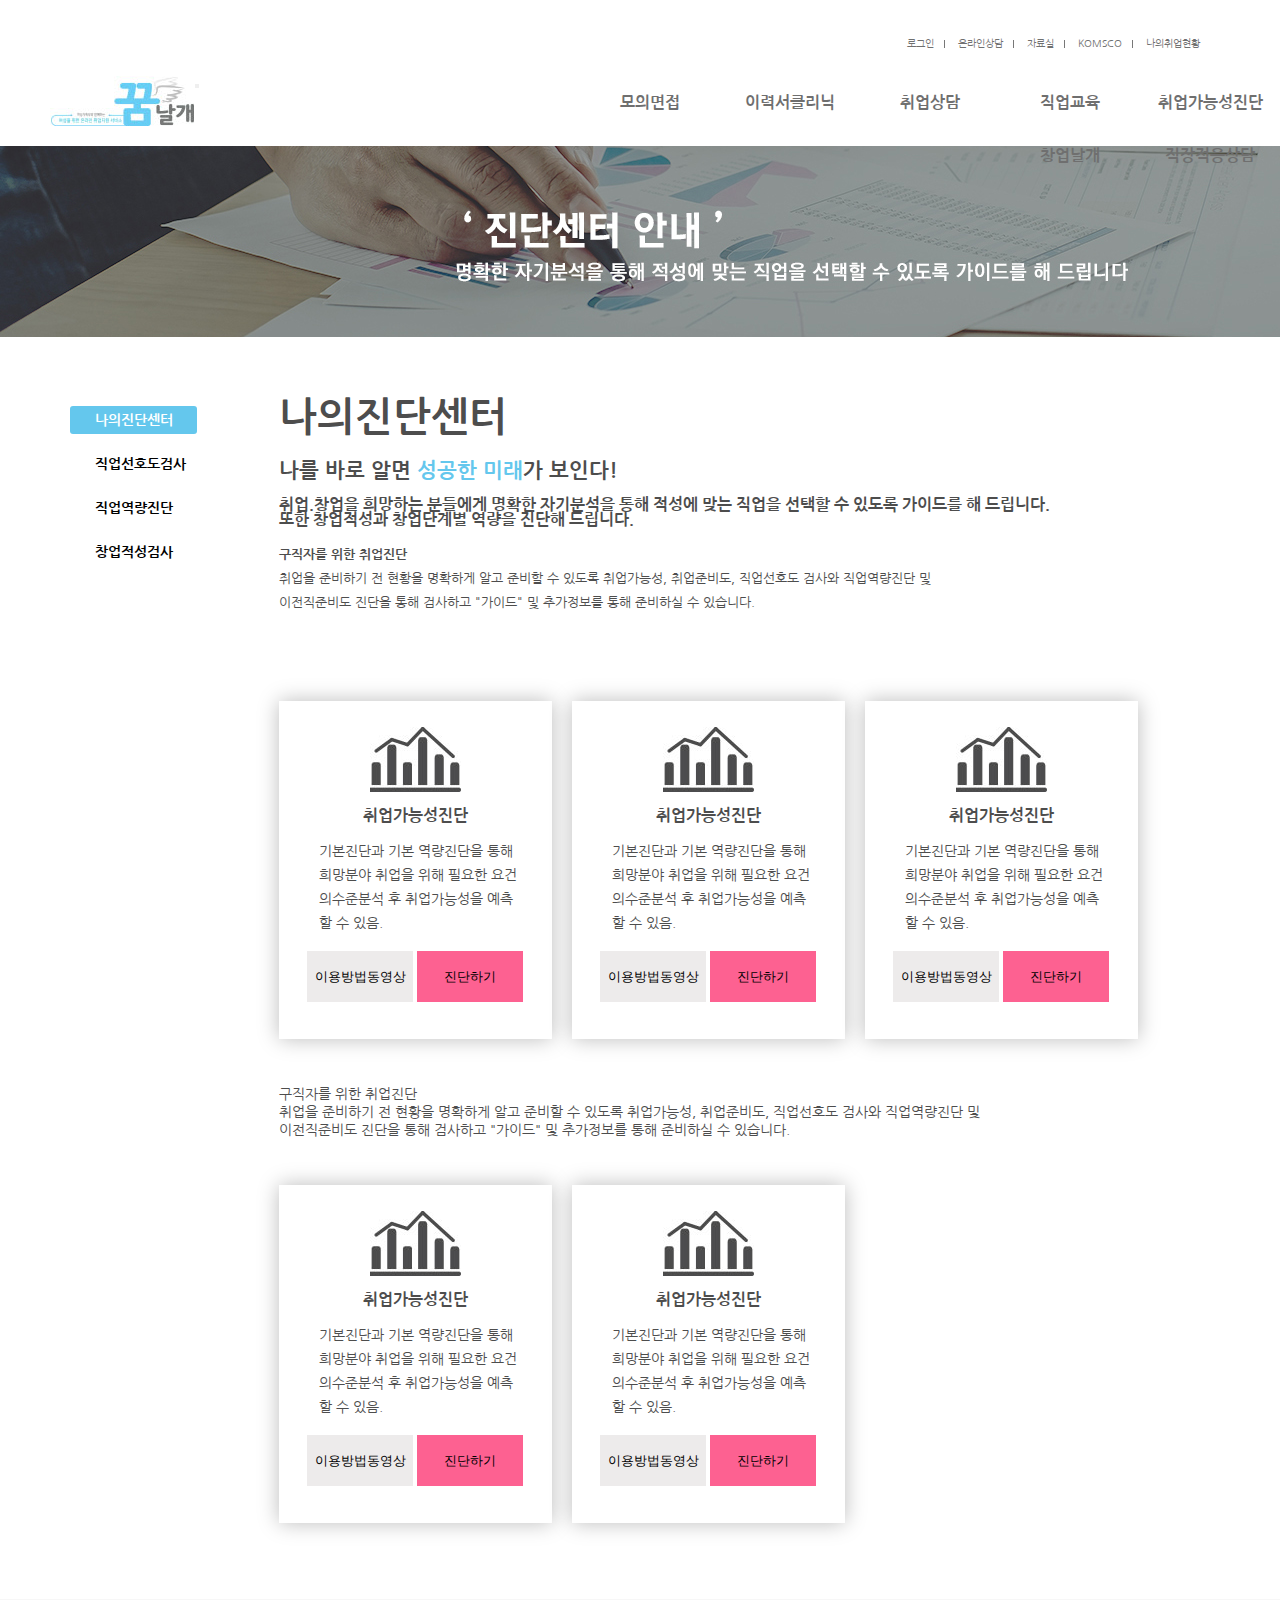
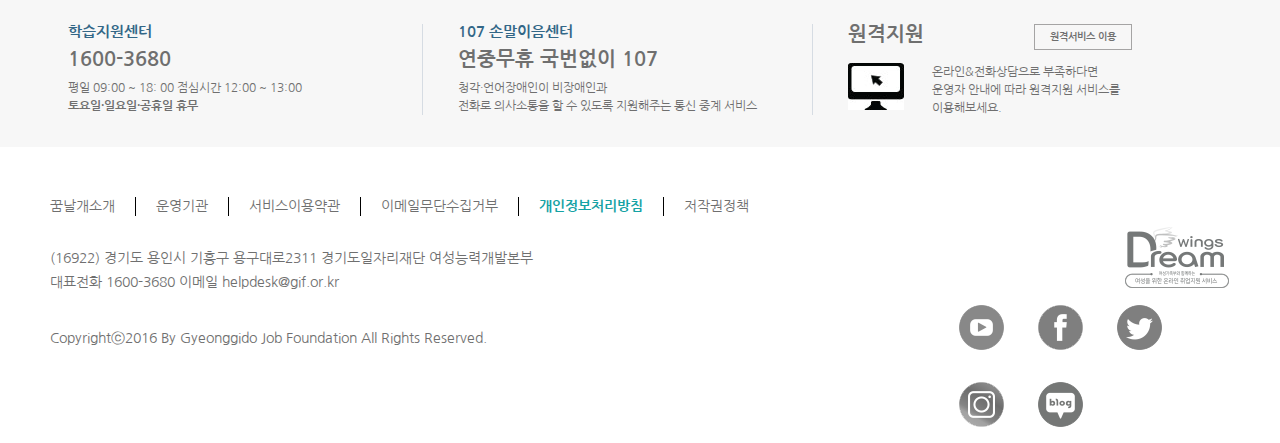
==== sub.html @ 25d61abf "dreamwings" ====
<!doctype html>
<html>
<head>
    <meta charset="utf-8">
    <meta http-equiv="X-UA-Compatible" content="IE=Edge">
    <meta name="viewport" content="width=device-width, initial-scale=1.0, maximum-scale=1.0, minimum-scale=1.0, user-scalable=no" />

    <title>꿈날개 취업가능성 진단</title>
    <!--[if lt IE 9]>
      <script src="js/html5.js"></script>
   <![endif]-->
    <link href="css/common.css" rel="stylesheet" type="text/css">
    <link href="css/sub_style.css" rel="stylesheet" type="text/css">

    <script src="js/jquery-3.1.1.min.js"></script>
    <script src="js/jquery-ui.min.js"></script>
    <script src="js/sub.js"></script>
</head>

<body>
    <div id="wrap">
        <header id="header">
            <div class="inner">
                <h1 class="logo"><a href="#"><img src="images/logo.jpg" alt="logo"></a></h1>

                <p class="top">
                    <a href="#">로그인</a>
                    <a href="#">온라인상담</a>
                    <a href="#">자료실</a>
                    <a href="#">KOMSCO</a>
                    <a href="#">나의취업현황</a>
                </p>
                <nav id="nav">
                    <a><button>
                            <span></span>
                            <span></span>
                            <span></span>
                        </button></a>
                    <ul class="mainMenu">
                        <li><a href="#">취업가능성진단</a>
                            <ul class="subMenu">
                                <li><a href="#">나의진단센터</a></li>
                                <li><a href="#">직업선호도검사</a></li>
                                <li><a href="#">직업역량진단</a></li>
                                <li><a href="#">창업적성검사</a></li>
                                <li><a href="#">창업역량진단</a></li>
                                <li><a href="#">이전직준비도진단</a></li>
                            </ul>
                        </li>
                        <li><a href="#">직업교육</a></li>
                        <li><a href="#">취업상담</a></li>
                        <li><a href="#">이력서클리닉</a>
                            <ul class="subMenu">
                                <li><a href="#">나의이력서</a></li>
                                <li><a href="#">이력서클리닉 이용안내</a></li>
                                <li><a href="#">공개 이력서</a></li>
                            </ul>
                        </li>
                        <li><a href="sub4.html">모의면접</a>
                            <ul class="subMenu">
                                <li><a href="#">나의머의면접</a></li>
                                <li><a href="#">모의면접이용안내</a></li>
                                <li><a href="#">셀프면접체험</a></li>
                                <li><a href="#">면접 Skill up!</a></li>
                            </ul>
                        </li>
                        <li><a href="#">직장적응상담</a>
                            <ul class="subMenu">
                                <li><a href="#">나의직장적응상담</a></li>
                                <li><a href="#">직장적응상담신청</a></li>
                                <li><a href="#">직장적응상담후기</a></li>
                                <li><a href="#">직장적응상담이용안내</a></li>
                            </ul>
                        </li>

                        <li><a href="#">창업날개</a></li>
                    </ul>
                </nav>

            </div>
        </header>
        <section>
            <section id="section1">
                <img src="image_sub/sub_main.jpg">
            </section>
            <section id="section2">
                <div class="inner">
                    <div class="all">

                        <div class="tabSet">
                            <ul class="tabs">
                                <li><a href="#panel1-1" class="on">나의진단센터</a></li>
                                <li><a href="#panel1-2">직업선호도검사</a></li>
                                <li><a href="#panel1-3">직업역량진단</a></li>
                                <li><a href="#panel1-4">창업적성검사</a></li>
                               

                            </ul>
                            <div class="panels">
                                <div class="panel" id="panel1-1">
                                    <h2>나의진단센터
                                    </h2>
                                    <h3>나를 바로 알면 <span>성공한 미래</span>가 보인다!</h3>
                                    <h6>취업.창업을 희망하는 분들에게 명확한 자기분석을 통해 적성에 맞는 직업을 선택할 수 있도록 가이드를 해 드립니다. <br>
                                        또한 창업적성과 창업단계별 역량을 진단해 드립니다.</h6>
                                    <p class="list"> <span>구직자를 위한 취업진단</span><br>
                                        취업을 준비하기 전 현황을 명확하게 알고 준비할 수 있도록 취업가능성, 취업준비도, 직업선호도 검사와 직업역량진단 및<br>
                                        이전직준비도 진단을 통해 검사하고 "가이드" 및 추가정보를 통해 준비하실 수 있습니다.</p>
                                    <ul class="test_set">
                                        <li>
                                            <img src="image_sub/icon1.jpg">
                                            <p class="icon_name">취업가능성진단</p>
                                            <span class="line"></span>
                                            <p class="box-txt">
                                                기본진단과 기본 역량진단을 통해 <br>
                                                희망분야 취업을 위해 필요한 요건<br>
                                                의수준분석 후 취업가능성을 예측<br>
                                                할 수 있음.
                                            </p>
                                            <a href="#"><button class="howtoav">이용방법동영상</button></a>
                                            <a href="#"><button class="test_start">진단하기</button></a>
                                        </li>
                                         <li>
                                            <img src="image_sub/icon1.jpg">
                                            <p class="icon_name">취업가능성진단</p>
                                            <span></span>
                                            <p class="box-txt">
                                                기본진단과 기본 역량진단을 통해 <br>
                                                희망분야 취업을 위해 필요한 요건<br>
                                                의수준분석 후 취업가능성을 예측<br>
                                                할 수 있음.
                                            </p>
                                             <a href="#"><button class="howtoav">이용방법동영상</button></a>
                                            <a href="#"><button class="test_start">진단하기</button></a>
                                        </li>
                                         <li>
                                            <img src="image_sub/icon1.jpg">
                                            <p class="icon_name">취업가능성진단</p>
                                            <span></span>
                                            <p class="box-txt">
                                                기본진단과 기본 역량진단을 통해 <br>
                                                희망분야 취업을 위해 필요한 요건<br>
                                                의수준분석 후 취업가능성을 예측<br>
                                                할 수 있음.
                                            </p>
                                             <a href="#"><button class="howtoav">이용방법동영상</button></a>
                                             <a href="#"><button class="test_start">진단하기</button></a>
                                        </li>
                                        <div class="space"></div>
                                    </ul>
                                    <p><span>구직자를 위한 취업진단</span><br>
                                        취업을 준비하기 전 현황을 명확하게 알고 준비할 수 있도록 취업가능성, 취업준비도, 직업선호도 검사와 직업역량진단 및<br>
                                        이전직준비도 진단을 통해 검사하고 "가이드" 및 추가정보를 통해 준비하실 수 있습니다.</p>
                                         <ul class="test_set">
                                        <li>
                                            <img src="image_sub/icon1.jpg">
                                            <p class="icon_name">취업가능성진단</p>
                                            <span></span>
                                            <p class="box-txt">
                                                기본진단과 기본 역량진단을 통해 <br>
                                                희망분야 취업을 위해 필요한 요건<br>
                                                의수준분석 후 취업가능성을 예측<br>
                                                할 수 있음.
                                            </p>
                                            <a href="#"><button class="howtoav">이용방법동영상</button></a>
                                            <a href="#"><button class="test_start">진단하기</button></a>
                                        </li>
                                         <li>
                                            <img src="image_sub/icon1.jpg">
                                            <p class="icon_name">취업가능성진단</p>
                                            <span></span>
                                            <p class="box-txt">
                                                기본진단과 기본 역량진단을 통해 <br>
                                                희망분야 취업을 위해 필요한 요건<br>
                                                의수준분석 후 취업가능성을 예측<br>
                                                할 수 있음.
                                            </p>
                                             <a href="#"><button class="howtoav">이용방법동영상</button></a>
                                             <a href="#"><button class="test_start">진단하기</button></a>
                                        </li>
                                        
                                        <div class="space"></div>
                                    </ul>



                                </div>
                                <div class="panel" id="panel1-2">
                                    <h2>나의진단센터
                                    </h2>
                                    <h3>나를 바로 알면 <span>성공한 미래</span>가 보인다!</h3>
                                    <h6>취업.창업을 희망하는 분들에게 명확한 자기분석을 통해 적성에 맞는 직업을 선택할 수 있도록 가이드를 해 드립니다. <br>
                                        또한 창업적성과 창업단계별 역량을 진단해 드립니다.</h6>
                                    <p class="list"> <span>구직자를 위한 취업진단</span><br>
                                        취업을 준비하기 전 현황을 명확하게 알고 준비할 수 있도록 취업가능성, 취업준비도, 직업선호도 검사와 직업역량진단 및<br>
                                        이전직준비도 진단을 통해 검사하고 "가이드" 및 추가정보를 통해 준비하실 수 있습니다.</p>
                                    <ul class="test_set">
                                        <li>
                                            <img src="image_sub/icon1.jpg">
                                            <p class="icon_name">취업가능성진단</p>
                                            <span class="line"></span>
                                            <p class="box-txt">
                                                기본진단과 기본 역량진단을 통해 <br>
                                                희망분야 취업을 위해 필요한 요건<br>
                                                의수준분석 후 취업가능성을 예측<br>
                                                할 수 있음.
                                            </p>
                                            <a href="#"><button class="howtoav">이용방법동영상</button></a>
                                            <a href="#"><button class="test_start">진단하기</button></a>
                                        </li>
                                         <li>
                                            <img src="image_sub/icon1.jpg">
                                            <p class="icon_name">취업가능성진단</p>
                                            <span></span>
                                            <p class="box-txt">
                                                기본진단과 기본 역량진단을 통해 <br>
                                                희망분야 취업을 위해 필요한 요건<br>
                                                의수준분석 후 취업가능성을 예측<br>
                                                할 수 있음.
                                            </p>
                                             <a href="#"><button class="howtoav">이용방법동영상</button></a>
                                             <a href="#"><button class="test_start">진단하기</button></a>
                                        </li>
                                         <li>
                                            <img src="image_sub/icon1.jpg">
                                            <p class="icon_name">취업가능성진단</p>
                                            <span></span>
                                            <p class="box-txt">
                                                기본진단과 기본 역량진단을 통해 <br>
                                                희망분야 취업을 위해 필요한 요건<br>
                                                의수준분석 후 취업가능성을 예측<br>
                                                할 수 있음.
                                            </p>
                                             <a href="#"><button class="howtoav">이용방법동영상</button></a>
                                             <a href="#"><button class="test_start">진단하기</button></a>
                                        </li>
                                        <div class="space"></div>
                                    </ul>
                                    <p><span>구직자를 위한 취업진단</span><br>
                                        취업을 준비하기 전 현황을 명확하게 알고 준비할 수 있도록 취업가능성, 취업준비도, 직업선호도 검사와 직업역량진단 및<br>
                                        이전직준비도 진단을 통해 검사하고 "가이드" 및 추가정보를 통해 준비하실 수 있습니다.</p>
                                         <ul class="test_set">
                                        <li>
                                            <img src="image_sub/icon1.jpg">
                                            <p class="icon_name">취업가능성진단</p>
                                            <span></span>
                                            <p class="box-txt">
                                                기본진단과 기본 역량진단을 통해 <br>
                                                희망분야 취업을 위해 필요한 요건<br>
                                                의수준분석 후 취업가능성을 예측<br>
                                                할 수 있음.
                                            </p>
                                            <button class="howtoav">이용방법동영상</button>
                                            <button class="test_start">진단하기</button>
                                        </li>
                                         <li>
                                            <img src="image_sub/icon1.jpg">
                                            <p class="icon_name">취업가능성진단</p>
                                            <span></span>
                                            <p class="box-txt">
                                                기본진단과 기본 역량진단을 통해 <br>
                                                희망분야 취업을 위해 필요한 요건<br>
                                                의수준분석 후 취업가능성을 예측<br>
                                                할 수 있음.
                                            </p>
                                             <a href="#"><button class="howtoav">이용방법동영상</button></a>
                                             <a href="#"><button class="test_start">진단하기</button></a>
                                        </li>
                                        
                                        <div class="space"></div>
                                    </ul>


                                </div>
                                <div class="panel" id="panel1-3">
                                    <h2>나의진단센터
                                    </h2>
                                    <h3>나를 바로 알면 <span>성공한 미래</span>가 보인다!</h3>
                                    <h6>취업.창업을 희망하는 분들에게 명확한 자기분석을 통해 적성에 맞는 직업을 선택할 수 있도록 가이드를 해 드립니다. <br>
                                        또한 창업적성과 창업단계별 역량을 진단해 드립니다.</h6>
                                    <p class="list"> <span>구직자를 위한 취업진단</span><br>
                                        취업을 준비하기 전 현황을 명확하게 알고 준비할 수 있도록 취업가능성, 취업준비도, 직업선호도 검사와 직업역량진단 및<br>
                                        이전직준비도 진단을 통해 검사하고 "가이드" 및 추가정보를 통해 준비하실 수 있습니다.</p>
                                    <ul class="test_set">
                                        <li>
                                            <img src="image_sub/icon1.jpg">
                                            <p class="icon_name">취업가능성진단</p>
                                            <span class="line"></span>
                                            <p class="box-txt">
                                                기본진단과 기본 역량진단을 통해 <br>
                                                희망분야 취업을 위해 필요한 요건<br>
                                                의수준분석 후 취업가능성을 예측<br>
                                                할 수 있음.
                                            </p>
                                            <a href="#"><button class="howtoav">이용방법동영상</button></a>
                                            <a href="#"><button class="test_start">진단하기</button></a>
                                        </li>
                                         <li>
                                            <img src="image_sub/icon1.jpg">
                                            <p class="icon_name">취업가능성진단</p>
                                            <span></span>
                                            <p class="box-txt">
                                                기본진단과 기본 역량진단을 통해 <br>
                                                희망분야 취업을 위해 필요한 요건<br>
                                                의수준분석 후 취업가능성을 예측<br>
                                                할 수 있음.
                                            </p>
                                            <button class="howtoav">이용방법동영상</button>
                                            <button class="test_start">진단하기</button>
                                        </li>
                                         <li>
                                            <img src="image_sub/icon1.jpg">
                                            <p class="icon_name">취업가능성진단</p>
                                            <span></span>
                                            <p class="box-txt">
                                                기본진단과 기본 역량진단을 통해 <br>
                                                희망분야 취업을 위해 필요한 요건<br>
                                                의수준분석 후 취업가능성을 예측<br>
                                                할 수 있음.
                                            </p>
                                            <button class="howtoav">이용방법동영상</button>
                                            <button class="test_start">진단하기</button>
                                        </li>
                                        <div class="space"></div>
                                    </ul>
                                    <p><span>구직자를 위한 취업진단</span><br>
                                        취업을 준비하기 전 현황을 명확하게 알고 준비할 수 있도록 취업가능성, 취업준비도, 직업선호도 검사와 직업역량진단 및<br>
                                        이전직준비도 진단을 통해 검사하고 "가이드" 및 추가정보를 통해 준비하실 수 있습니다.</p>
                                         <ul class="test_set">
                                        <li>
                                            <img src="image_sub/icon1.jpg">
                                            <p class="icon_name">취업가능성진단</p>
                                            <span></span>
                                            <p class="box-txt">
                                                기본진단과 기본 역량진단을 통해 <br>
                                                희망분야 취업을 위해 필요한 요건<br>
                                                의수준분석 후 취업가능성을 예측<br>
                                                할 수 있음.
                                            </p>
                                            <button class="howtoav">이용방법동영상</button>
                                            <button class="test_start">진단하기</button>
                                        </li>
                                         <li>
                                            <img src="image_sub/icon1.jpg">
                                            <p class="icon_name">취업가능성진단</p>
                                            <span></span>
                                            <p class="box-txt">
                                                기본진단과 기본 역량진단을 통해 <br>
                                                희망분야 취업을 위해 필요한 요건<br>
                                                의수준분석 후 취업가능성을 예측<br>
                                                할 수 있음.
                                            </p>
                                            <button class="howtoav">이용방법동영상</button>
                                            <button class="test_start">진단하기</button>
                                        </li>
                                        
                                        <div class="space"></div>
                                    </ul>


                                </div>
                                <div class="panel" id="panel1-4">
                                    <h2>나의진단센터
                                    </h2>
                                    <h3>나를 바로 알면 <span>성공한 미래</span>가 보인다!</h3>
                                    <h6>취업.창업을 희망하는 분들에게 명확한 자기분석을 통해 적성에 맞는 직업을 선택할 수 있도록 가이드를 해 드립니다. <br>
                                        또한 창업적성과 창업단계별 역량을 진단해 드립니다.</h6>
                                    <p class="list"> <span>구직자를 위한 취업진단</span><br>
                                        취업을 준비하기 전 현황을 명확하게 알고 준비할 수 있도록 취업가능성, 취업준비도, 직업선호도 검사와 직업역량진단 및<br>
                                        이전직준비도 진단을 통해 검사하고 "가이드" 및 추가정보를 통해 준비하실 수 있습니다.</p>
                                    <ul class="test_set">
                                        <li>
                                            <img src="image_sub/icon1.jpg">
                                            <p class="icon_name">취업가능성진단</p>
                                            <span class="line"></span>
                                            <p class="box-txt">
                                                기본진단과 기본 역량진단을 통해 <br>
                                                희망분야 취업을 위해 필요한 요건<br>
                                                의수준분석 후 취업가능성을 예측<br>
                                                할 수 있음.
                                            </p>
                                            <button class="howtoav">이용방법동영상</button>
                                            <button class="test_start">진단하기</button>
                                        </li>
                                         <li>
                                            <img src="image_sub/icon1.jpg">
                                            <p class="icon_name">취업가능성진단</p>
                                            <span></span>
                                            <p class="box-txt">
                                                기본진단과 기본 역량진단을 통해 <br>
                                                희망분야 취업을 위해 필요한 요건<br>
                                                의수준분석 후 취업가능성을 예측<br>
                                                할 수 있음.
                                            </p>
                                            <button class="howtoav">이용방법동영상</button>
                                            <button class="test_start">진단하기</button>
                                        </li>
                                         <li>
                                            <img src="image_sub/icon1.jpg">
                                            <p class="icon_name">취업가능성진단</p>
                                            <span></span>
                                            <p class="box-txt">
                                                기본진단과 기본 역량진단을 통해 <br>
                                                희망분야 취업을 위해 필요한 요건<br>
                                                의수준분석 후 취업가능성을 예측<br>
                                                할 수 있음.
                                            </p>
                                            <button class="howtoav">이용방법동영상</button>
                                            <button class="test_start">진단하기</button>
                                        </li>
                                        <div class="space"></div>
                                    </ul>
                                    <p class="list2"><span>구직자를 위한 취업진단</span><br>
                                        취업을 준비하기 전 현황을 명확하게 알고 준비할 수 있도록 취업가능성, 취업준비도, 직업선호도 검사와 직업역량진단 및<br>
                                        이전직준비도 진단을 통해 검사하고 "가이드" 및 추가정보를 통해 준비하실 수 있습니다.</p>
                                         <ul class="test_set">
                                        <li>
                                            <img src="image_sub/icon1.jpg">
                                            <p class="icon_name">취업가능성진단</p>
                                            <span></span>
                                            <p class="box-txt">
                                                기본진단과 기본 역량진단을 통해 <br>
                                                희망분야 취업을 위해 필요한 요건<br>
                                                의수준분석 후 취업가능성을 예측<br>
                                                할 수 있음.
                                            </p>
                                            <button class="howtoav">이용방법동영상</button>
                                            <button class="test_start">진단하기</button>
                                        </li>
                                         <li>
                                            <img src="image_sub/icon1.jpg">
                                            <p class="icon_name">취업가능성진단</p>
                                            <span></span>
                                            <p class="box-txt">
                                                기본진단과 기본 역량진단을 통해 <br>
                                                희망분야 취업을 위해 필요한 요건<br>
                                                의수준분석 후 취업가능성을 예측<br>
                                                할 수 있음.
                                            </p>
                                            <button class="howtoav">이용방법동영상</button>
                                            <button class="test_start">진단하기</button>
                                        </li>
                                        
                                        <div class="space"></div>
                                    </ul>


                                </div>
                                <!-- /panels -->
                            </div>
                            <!-- /tabset -->
                        </div>




                    </div>
                </div>
            </section>
        </section>
        <section id="section6">
            <div class="inner">
                <div class="sec6_left">
                    <h5>학습지원센터</h5>
                    <h3>1600-3680</h3>
                    <p>평일 09:00 ~ 18: 00 점심시간 12:00 ~ 13:00</p>
                    <p class="bold">토요일·일요일·공휴일 휴무</p>
                </div>
                <div class="sec6_middle">
                    <h5>107 손말이음센터</h5>
                    <h3>연중무휴 국번없이 107</h3>
                    <p>청각·언어장애인이 비장애인과<br>
                        전화로 의사소통을 할 수 있도록 지원해주는 통신 중계 서비스</p>

                </div>
                <div class="sec6_right">
                    <h3>원격지원<a href="#">원격서비스 이용</a></h3>
                    <p class="moniter"><img src="images/moniter.jpg"></p>
                    <p class="right_txt">온라인&전화상담으로 부족하다면<br>
                        운영자 안내에 따라 원격지원 서비스를<br>
                        이용해보세요.</p>
                </div>
                <div class="space"></div>
            </div>
        </section>
        <footer id="footer">
            <div class="inner">
                <div class="footer_left">
                    <ul class="copy_top">
                        <li>꿈날개소개</li>
                        <li>운영기관</li>
                        <li>서비스이용약관</li>
                        <li>이메일무단수집거부</li>
                        <li class="txt_color">개인정보처리방침</li>
                        <li> 저작권정책</li>
                        <div class="space"></div>
                    </ul>
                    <p class="adress">(16922) 경기도 용인시 기흥구 용구대로2311 경기도일자리재단 여성능력개발본부<br>
                        대표전화 1600-3680 이메일 helpdesk@gif.or.kr</p>
                    <p class="copy">Copyrightⓒ2016 By Gyeonggido Job Foundation All Rights Reserved.
                    </p>
                </div>
                <div class="footer_right">
                    <p class="f_logo"><img src="images/f_logo.jpg"></p>
                    <ul class="sns">
                        <li><a href="">
                                <img src="images/utube.png"></a></li>
                        <li><a href=""><img src="images/facebook.png"></a></li>
                        <li><a href=""><img src="images/twitter.png"></a></li>
                        <li><a href=""><img src="images/insta.png"></a></li>
                        <li><a href=""><img src="images/blog.png"></a></li>
                    </ul>
                </div>
            </div>
        </footer>
    </div>
</body></html>
---- css/common.css ----
@charset "utf-8";

/*googleips 웹폰트 css 파일 불러오기*/
@import url(https://fonts.googleapis.com/css?family=Galada|Nanum+Gothic|Nanum+Myeongjo);
/*font-family: 'Nanum Gothic', sans-serif;
font-family: 'Nanum Myeongjo', serif;
font-family: 'Galada', cursive; */

/* 저장된 글꼴 파일 선언*/
/* @font-face { font-family : font_gothic;    
                src : url(../font/NanumGothic.ttf) ; }  */
/* 웹사이트의 글꼴 파일 선언*/
/* @font-face { font-family : font_gothic;    
                src : url(http://uhbee.com/nanum.eot) ; }   */


@font-face {font-family: 'godic12';
src: url("/font/godic12.ttf") format("truetype");}
@font-face {font-family: 'godic13';
src: url("/font/godic13.ttf") format("truetype");}
@font-face {font-family: 'godic14';
src: url("/font/godic14.ttf") format("truetype");}



* {margin:0; padding:0;}
body{ font-size:19px;
      color:#6f6f6f;
      font-family     : 'Nanum Gothic', sans-serif }
ul, ol, li{list-style-type:none}
img, fieldset{border:none;vertical-align: middle}
hr {clear:both;border:none}
a {color:inherit;text-decoration:none}
table{border-collapse:collapse}
input, textarea {color:inherit;font-size:inherit;
       font-family:inherit;
       vertical-align: middle}
button{outline:0}

.inner{width: 100%; max-width: 1180px; margin: 0 auto}
.space{clear: both}
i{font-style:normal}

/*넣어보면서 이너 선택하기
.inner{width:1180px; margin: 0 auto}-->이경우 모바일에서 문제생김
.inner{min-width: 1000px;max-width: 1180px;margin: 0 auto}

모바일사이즈
@media all and(max-width:740){width : 100%}  --->1번 경우 해결
*/
---- css/sub_style.css ----
body{min-width: 1180px}

#wrap{}
#header{}
#section{}
#footer{}




/*********************header****************************/




#nav .mainMenu{float: right;position: absolute; top:67px; left: 550px}
#nav .mainMenu > li{width:140px; text-align:center;padding-top: 18px; float: right}
#nav .mainMenu > li > a{font-size:16px; display:block; padding:10px 0;font-weight:bold; transition:all 0.5s;}
#nav .mainMenu > li:hover > a{background-color:#4298cc; color:#fff;}
#nav .subMenu{background-color:rgba(255,255,255,0.8); display:none;}
#nav .subMenu a{display:block; padding:5px 0;transition:all 0.5s;font-size: 14px}
#nav .subMenu li a{}
#nav .subMenu li:hover a{background-color:#4298cc; color:#fff;}
    
















#header{padding-top:20px;padding-bottom:20px}
#header .logo{float:left; padding-top:56px; padding-bottom: 20px}
#header #nav{float:left}
#header .top{text-align: right;font-size:0.6rem;line-height:0.8em ;padding-top:20px;padding-right:20px;margin-bottom:20px}
#header .top a{display:inline-block;border-right:1px solid #777;padding:0 10px;}
#header .top a:hover{text-decoration: underline}
#header .top a:nth-child(5) {border-right:none}
#header .top a.home{color:#9D834A}
#header .top a.menu{background:url(../index_img/m_arr_menu_down.jpg) no-repeat right;padding-right:20px;padding-top:5px;padding-bottom:5px;display:none;}
#header .main_nav{float: left; width: 980px; padding-top: 28px; padding-left: 55px}
#header .main_nav li{width:13%;font-weight:bold;font-size:0.85rem;float: left; text-align: center; height: 48px; margin-left: 10px}
#header .main_nav li a:hover{text-decoration: underline}
 



/*********************section****************************/
*{margin:0;	padding:0;}

#section2:after{content: "";display: block; clear: both}

.all{
	width:100%;
	margin:auto;
}
.tabSet{
	margin-bottom:30px;
}
.tabs{
	padding:20px 20px 0;
    width: 16%;
    float: left
	
}
	.tabs li{
		padding:20px 2px 0 0;
		list-style-type:none;
        
	}
		.tabs li a{

			color:#000;
			background:#fff;
			padding:.5em 1.75em;
			display:none;
			border-radius:3px 3px 3px 3px;
			font-weight:bold;
			font-size:14px;
			text-decoration:none;
		}
		ul li a:hover{
			text-decoration:underline;
		}
		ul li a.on{width: 197px;height: 51px;
			background:#64c7ed;
			cursor:default;
			color:#fff;
		}
		ul li a.on:hover{
			text-decoration:none;
           
		}
.panels{
	background:#fff;
	min-height:180px;
float: left;
    width: calc(80% - 40px);
    
}
.panel{
	padding:30px 0px;
	font-size:14px;
	color:#4d4d4d;
}
.panel h2{font-size: 2.5rem; padding-bottom: 1.5rem}
.panel h3{font-size: 1.3rem;padding-bottom: 1rem}
.panel h3 span{color: #64c7ed;}
.panel h6{font-size: 1rem;padding-bottom: 1rem}
.panel .list{font-size: 0.8rem; line-height: 1.5rem; padding-bottom: 40px}
.panel .list span{font-weight: bold}
.panel .test_set li{width: 273px; height: 338px; background-color: #fff;float: left; box-shadow:0px 0px 20px #bcbcbc; text-align: center; margin-right: 20px; margin-top: 46px;margin-bottom: 46px}
.panel .test_set li:nth-child(3){margin-left: 0px}
.panel .test_set li img{padding-top: 26px; padding-bottom: 16px}
.panel .icon_name{font-size: 1rem; font-weight: bold; padding-bottom: 16px}
.panel .test_set .line{width: 77px; height: 4px; background-color: #4c4c4d; margin: 0 auto}
.panel .test_set .box-txt{font-size: 0.9rem; line-height: 1.5rem; text-align: left; padding-left: 40px; padding-bottom: 16px}

.panel .test_set .list2{font-size: 0.8rem; line-height: 1.5rem}
.panel .test_set .list2 span{font-weight: bold}

.panel .test_set .howtoav{width: 106px; height: 51px; background-color: #edebeb; border: none}
.panel .test_set .test_start{width: 106px; height: 51px; background-color: #fd6191; border: none}


#panel1-2 .process li{float: left; padding-top: 46px; padding-bottom: 67px; width: 22%; text-align: center; padding-left: 25px}
#panel1-2 .process li img{padding-bottom: 20px}
#panel1-2 .process li h5{font-size: 0.9rem; font-weight: bold; padding-bottom: 15px}
#panel1-2 .process li p{font-size: 0.9rem;line-height: 1.5em}
#panel1-2 .submit{padding-top: 60px; padding-bottom: 40px}

#panel1-2 .go{width: 200px; height: 50px; margin: 0 auto; text-align: center; margin-left:42%; background-color: #b2c1cf; color: #fff; font-size: 1rem; font-weight: bold; margin-bottom: 100px}






/*********************footer****************************/
#footer .footer_left{float: left; width: 75%}
#footer .footer_left .copy_top li{float: left; font-size: 0.9rem; text-align: center; border-right: 1px solid #000; padding: 0 20px;line-height: 1.2rem; margin-bottom: 30px}
#footer .footer_left .copy_top li:nth-child(6){border-right: none; }
#footer .footer_left .copy_top li:nth-child(1){padding-left: 0}
#footer .footer_left .copy_top .txt_color{color: #15a2a4; font-weight: bold}
#footer .footer_left .adress{font-size: 0.9rem; line-height: 1.5rem}
#footer .footer_left .copy{font-size: 0.9rem; padding-bottom: 65px; padding-top: 35px}

#footer .footer_right{float: right; width: 25%; text-align: right}
#footer .footer_right .f_logo{padding-top: 30px}
#footer .footer_right .sns{width: 100%}
#footer .footer_right .sns li{float: left; padding:16px 10px; width: 20%}

/****************section6**************/
#section6{height: 123px; background-color: #f7f7f7; padding-top: 25px; margin-bottom: 50px}
#section6 h3{font-size: 20px}

#section6 .sec6_left{width: 30%;float: left;margin:0 1.5%; border-right: 1px solid #d6dce3}
#section6 .sec6_left h5{font-size: 15px; color: #336787}
#section6 .sec6_left h3{line-height: 2em}
#section6 .sec6_left p{font-size: 12px;line-height: 1.5em}
#section6 .sec6_left .bold{font-weight: bold}

#section6 .sec6_middle{width: 30%;float: left;margin:0 1.5%;border-right: 1px solid #d6dce3}
#section6 .sec6_middle h5{font-size: 15px; color: #336787}
#section6 .sec6_middle h3{line-height: 2em}
#section6 .sec6_middle p{font-size: 12px; line-height: 1.5em}

#section6 .sec6_right{width:30%; float: left;margin:0 1.5%}
#section6 .sec6_right h3{padding-bottom: 19px}
#section6 .sec6_right h3 a{border: 1px solid #a5a4a4; font-size: 10px; padding: 10px 15px; float: right; text-align: center; line-height: 4px; margin-right: 70px}
#section6 .moniter{float: left; padding-right: 28px}
#section6 .right_txt{font-size: 12px;line-height: 1.5em; float: left}



.sec4_tit{font-size: 1.5rem; padding-right: 30px! important; padding-top: 20px !important}

.pan-con img{width: 100%}
/******************sub2******************/
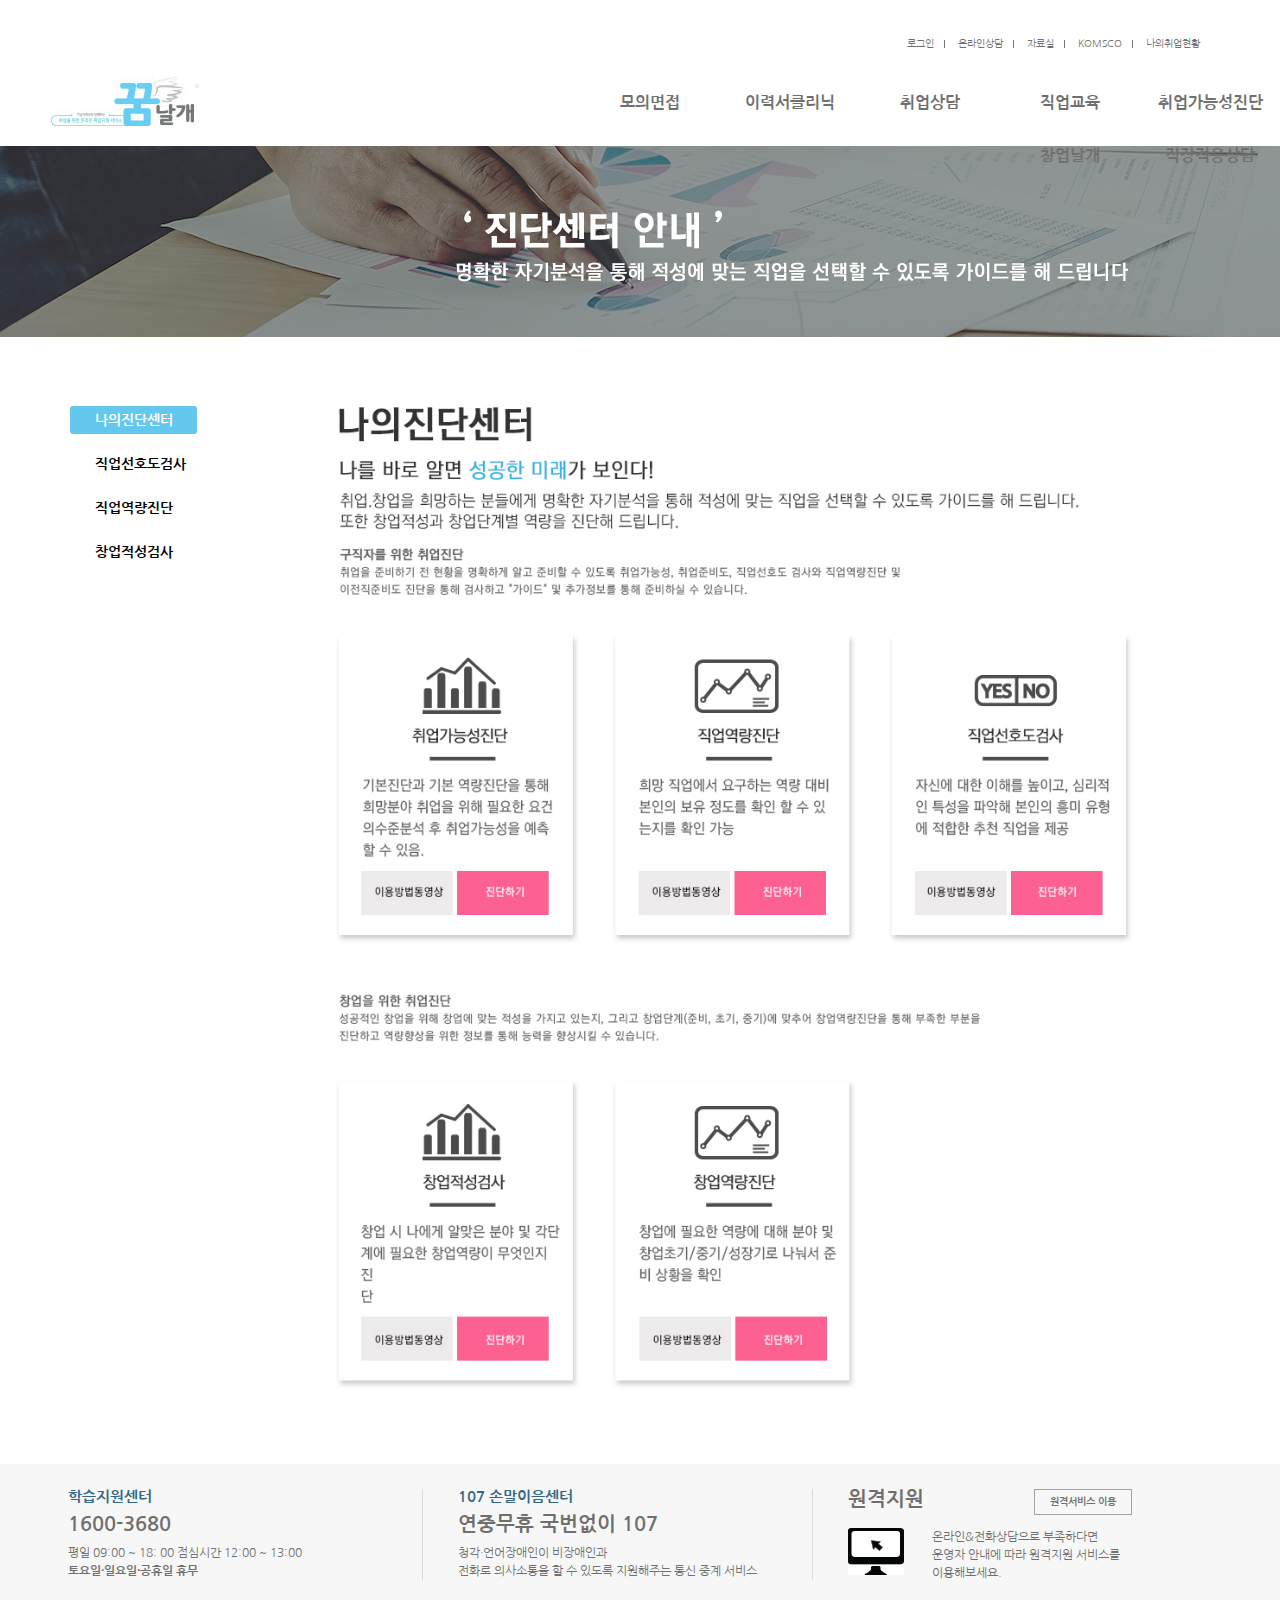
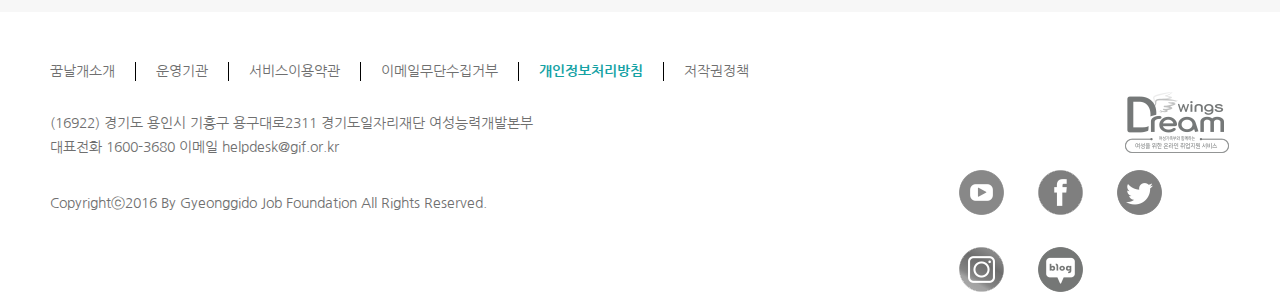
==== commit 5e9ea4c2: "dreamwings" ====
--- a/sub.html
+++ b/sub.html
@@ -21,7 +21,7 @@
     <div id="wrap">
         <header id="header">
             <div class="inner">
-                <h1 class="logo"><a href="#"><img src="images/logo.jpg" alt="logo"></a></h1>
+                <h1 class="logo"><a href="index.html"><img src="images/logo.jpg" alt="logo"></a></h1>
 
                 <p class="top">
                     <a href="#">로그인</a>
@@ -37,7 +37,7 @@
                             <span></span>
                         </button></a>
                     <ul class="mainMenu">
-                        <li><a href="#">취업가능성진단</a>
+                        <li><a href="sub.html">취업가능성진단</a>
                             <ul class="subMenu">
                                 <li><a href="#">나의진단센터</a></li>
                                 <li><a href="#">직업선호도검사</a></li>
@@ -47,9 +47,9 @@
                                 <li><a href="#">이전직준비도진단</a></li>
                             </ul>
                         </li>
-                        <li><a href="#">직업교육</a></li>
-                        <li><a href="#">취업상담</a></li>
-                        <li><a href="#">이력서클리닉</a>
+                        <li><a href="sub2.html">직업교육</a></li>
+                        <li><a href="sub4.html">취업상담</a></li>
+                        <li><a href="sub3.html">이력서클리닉</a>
                             <ul class="subMenu">
                                 <li><a href="#">나의이력서</a></li>
                                 <li><a href="#">이력서클리닉 이용안내</a></li>
@@ -64,7 +64,7 @@
                                 <li><a href="#">면접 Skill up!</a></li>
                             </ul>
                         </li>
-                        <li><a href="#">직장적응상담</a>
+                        <li><a href="sub3.html">직장적응상담</a>
                             <ul class="subMenu">
                                 <li><a href="#">나의직장적응상담</a></li>
                                 <li><a href="#">직장적응상담신청</a></li>
@@ -73,7 +73,7 @@
                             </ul>
                         </li>
 
-                        <li><a href="#">창업날개</a></li>
+                        <li><a href="sub2.html">창업날개</a></li>
                     </ul>
                 </nav>
 
@@ -98,351 +98,20 @@
                             </ul>
                             <div class="panels">
                                 <div class="panel" id="panel1-1">
-                                    <h2>나의진단센터
-                                    </h2>
-                                    <h3>나를 바로 알면 <span>성공한 미래</span>가 보인다!</h3>
-                                    <h6>취업.창업을 희망하는 분들에게 명확한 자기분석을 통해 적성에 맞는 직업을 선택할 수 있도록 가이드를 해 드립니다. <br>
-                                        또한 창업적성과 창업단계별 역량을 진단해 드립니다.</h6>
-                                    <p class="list"> <span>구직자를 위한 취업진단</span><br>
-                                        취업을 준비하기 전 현황을 명확하게 알고 준비할 수 있도록 취업가능성, 취업준비도, 직업선호도 검사와 직업역량진단 및<br>
-                                        이전직준비도 진단을 통해 검사하고 "가이드" 및 추가정보를 통해 준비하실 수 있습니다.</p>
-                                    <ul class="test_set">
-                                        <li>
-                                            <img src="image_sub/icon1.jpg">
-                                            <p class="icon_name">취업가능성진단</p>
-                                            <span class="line"></span>
-                                            <p class="box-txt">
-                                                기본진단과 기본 역량진단을 통해 <br>
-                                                희망분야 취업을 위해 필요한 요건<br>
-                                                의수준분석 후 취업가능성을 예측<br>
-                                                할 수 있음.
-                                            </p>
-                                            <a href="#"><button class="howtoav">이용방법동영상</button></a>
-                                            <a href="#"><button class="test_start">진단하기</button></a>
-                                        </li>
-                                         <li>
-                                            <img src="image_sub/icon1.jpg">
-                                            <p class="icon_name">취업가능성진단</p>
-                                            <span></span>
-                                            <p class="box-txt">
-                                                기본진단과 기본 역량진단을 통해 <br>
-                                                희망분야 취업을 위해 필요한 요건<br>
-                                                의수준분석 후 취업가능성을 예측<br>
-                                                할 수 있음.
-                                            </p>
-                                             <a href="#"><button class="howtoav">이용방법동영상</button></a>
-                                            <a href="#"><button class="test_start">진단하기</button></a>
-                                        </li>
-                                         <li>
-                                            <img src="image_sub/icon1.jpg">
-                                            <p class="icon_name">취업가능성진단</p>
-                                            <span></span>
-                                            <p class="box-txt">
-                                                기본진단과 기본 역량진단을 통해 <br>
-                                                희망분야 취업을 위해 필요한 요건<br>
-                                                의수준분석 후 취업가능성을 예측<br>
-                                                할 수 있음.
-                                            </p>
-                                             <a href="#"><button class="howtoav">이용방법동영상</button></a>
-                                             <a href="#"><button class="test_start">진단하기</button></a>
-                                        </li>
-                                        <div class="space"></div>
-                                    </ul>
-                                    <p><span>구직자를 위한 취업진단</span><br>
-                                        취업을 준비하기 전 현황을 명확하게 알고 준비할 수 있도록 취업가능성, 취업준비도, 직업선호도 검사와 직업역량진단 및<br>
-                                        이전직준비도 진단을 통해 검사하고 "가이드" 및 추가정보를 통해 준비하실 수 있습니다.</p>
-                                         <ul class="test_set">
-                                        <li>
-                                            <img src="image_sub/icon1.jpg">
-                                            <p class="icon_name">취업가능성진단</p>
-                                            <span></span>
-                                            <p class="box-txt">
-                                                기본진단과 기본 역량진단을 통해 <br>
-                                                희망분야 취업을 위해 필요한 요건<br>
-                                                의수준분석 후 취업가능성을 예측<br>
-                                                할 수 있음.
-                                            </p>
-                                            <a href="#"><button class="howtoav">이용방법동영상</button></a>
-                                            <a href="#"><button class="test_start">진단하기</button></a>
-                                        </li>
-                                         <li>
-                                            <img src="image_sub/icon1.jpg">
-                                            <p class="icon_name">취업가능성진단</p>
-                                            <span></span>
-                                            <p class="box-txt">
-                                                기본진단과 기본 역량진단을 통해 <br>
-                                                희망분야 취업을 위해 필요한 요건<br>
-                                                의수준분석 후 취업가능성을 예측<br>
-                                                할 수 있음.
-                                            </p>
-                                             <a href="#"><button class="howtoav">이용방법동영상</button></a>
-                                             <a href="#"><button class="test_start">진단하기</button></a>
-                                        </li>
-                                        
-                                        <div class="space"></div>
-                                    </ul>
-
+                                     <div class="pan-con" style="width: 90%; margin: 0 auto"><img src="image_sub/testtotal.jpg"></div>
 
 
                                 </div>
                                 <div class="panel" id="panel1-2">
-                                    <h2>나의진단센터
-                                    </h2>
-                                    <h3>나를 바로 알면 <span>성공한 미래</span>가 보인다!</h3>
-                                    <h6>취업.창업을 희망하는 분들에게 명확한 자기분석을 통해 적성에 맞는 직업을 선택할 수 있도록 가이드를 해 드립니다. <br>
-                                        또한 창업적성과 창업단계별 역량을 진단해 드립니다.</h6>
-                                    <p class="list"> <span>구직자를 위한 취업진단</span><br>
-                                        취업을 준비하기 전 현황을 명확하게 알고 준비할 수 있도록 취업가능성, 취업준비도, 직업선호도 검사와 직업역량진단 및<br>
-                                        이전직준비도 진단을 통해 검사하고 "가이드" 및 추가정보를 통해 준비하실 수 있습니다.</p>
-                                    <ul class="test_set">
-                                        <li>
-                                            <img src="image_sub/icon1.jpg">
-                                            <p class="icon_name">취업가능성진단</p>
-                                            <span class="line"></span>
-                                            <p class="box-txt">
-                                                기본진단과 기본 역량진단을 통해 <br>
-                                                희망분야 취업을 위해 필요한 요건<br>
-                                                의수준분석 후 취업가능성을 예측<br>
-                                                할 수 있음.
-                                            </p>
-                                            <a href="#"><button class="howtoav">이용방법동영상</button></a>
-                                            <a href="#"><button class="test_start">진단하기</button></a>
-                                        </li>
-                                         <li>
-                                            <img src="image_sub/icon1.jpg">
-                                            <p class="icon_name">취업가능성진단</p>
-                                            <span></span>
-                                            <p class="box-txt">
-                                                기본진단과 기본 역량진단을 통해 <br>
-                                                희망분야 취업을 위해 필요한 요건<br>
-                                                의수준분석 후 취업가능성을 예측<br>
-                                                할 수 있음.
-                                            </p>
-                                             <a href="#"><button class="howtoav">이용방법동영상</button></a>
-                                             <a href="#"><button class="test_start">진단하기</button></a>
-                                        </li>
-                                         <li>
-                                            <img src="image_sub/icon1.jpg">
-                                            <p class="icon_name">취업가능성진단</p>
-                                            <span></span>
-                                            <p class="box-txt">
-                                                기본진단과 기본 역량진단을 통해 <br>
-                                                희망분야 취업을 위해 필요한 요건<br>
-                                                의수준분석 후 취업가능성을 예측<br>
-                                                할 수 있음.
-                                            </p>
-                                             <a href="#"><button class="howtoav">이용방법동영상</button></a>
-                                             <a href="#"><button class="test_start">진단하기</button></a>
-                                        </li>
-                                        <div class="space"></div>
-                                    </ul>
-                                    <p><span>구직자를 위한 취업진단</span><br>
-                                        취업을 준비하기 전 현황을 명확하게 알고 준비할 수 있도록 취업가능성, 취업준비도, 직업선호도 검사와 직업역량진단 및<br>
-                                        이전직준비도 진단을 통해 검사하고 "가이드" 및 추가정보를 통해 준비하실 수 있습니다.</p>
-                                         <ul class="test_set">
-                                        <li>
-                                            <img src="image_sub/icon1.jpg">
-                                            <p class="icon_name">취업가능성진단</p>
-                                            <span></span>
-                                            <p class="box-txt">
-                                                기본진단과 기본 역량진단을 통해 <br>
-                                                희망분야 취업을 위해 필요한 요건<br>
-                                                의수준분석 후 취업가능성을 예측<br>
-                                                할 수 있음.
-                                            </p>
-                                            <button class="howtoav">이용방법동영상</button>
-                                            <button class="test_start">진단하기</button>
-                                        </li>
-                                         <li>
-                                            <img src="image_sub/icon1.jpg">
-                                            <p class="icon_name">취업가능성진단</p>
-                                            <span></span>
-                                            <p class="box-txt">
-                                                기본진단과 기본 역량진단을 통해 <br>
-                                                희망분야 취업을 위해 필요한 요건<br>
-                                                의수준분석 후 취업가능성을 예측<br>
-                                                할 수 있음.
-                                            </p>
-                                             <a href="#"><button class="howtoav">이용방법동영상</button></a>
-                                             <a href="#"><button class="test_start">진단하기</button></a>
-                                        </li>
-                                        
-                                        <div class="space"></div>
-                                    </ul>
-
+                                    <div class="pan-con" style="width: 90%; margin: 0 auto"><img src="image_sub/clinictotal.jpg"></div>
 
                                 </div>
                                 <div class="panel" id="panel1-3">
-                                    <h2>나의진단센터
-                                    </h2>
-                                    <h3>나를 바로 알면 <span>성공한 미래</span>가 보인다!</h3>
-                                    <h6>취업.창업을 희망하는 분들에게 명확한 자기분석을 통해 적성에 맞는 직업을 선택할 수 있도록 가이드를 해 드립니다. <br>
-                                        또한 창업적성과 창업단계별 역량을 진단해 드립니다.</h6>
-                                    <p class="list"> <span>구직자를 위한 취업진단</span><br>
-                                        취업을 준비하기 전 현황을 명확하게 알고 준비할 수 있도록 취업가능성, 취업준비도, 직업선호도 검사와 직업역량진단 및<br>
-                                        이전직준비도 진단을 통해 검사하고 "가이드" 및 추가정보를 통해 준비하실 수 있습니다.</p>
-                                    <ul class="test_set">
-                                        <li>
-                                            <img src="image_sub/icon1.jpg">
-                                            <p class="icon_name">취업가능성진단</p>
-                                            <span class="line"></span>
-                                            <p class="box-txt">
-                                                기본진단과 기본 역량진단을 통해 <br>
-                                                희망분야 취업을 위해 필요한 요건<br>
-                                                의수준분석 후 취업가능성을 예측<br>
-                                                할 수 있음.
-                                            </p>
-                                            <a href="#"><button class="howtoav">이용방법동영상</button></a>
-                                            <a href="#"><button class="test_start">진단하기</button></a>
-                                        </li>
-                                         <li>
-                                            <img src="image_sub/icon1.jpg">
-                                            <p class="icon_name">취업가능성진단</p>
-                                            <span></span>
-                                            <p class="box-txt">
-                                                기본진단과 기본 역량진단을 통해 <br>
-                                                희망분야 취업을 위해 필요한 요건<br>
-                                                의수준분석 후 취업가능성을 예측<br>
-                                                할 수 있음.
-                                            </p>
-                                            <button class="howtoav">이용방법동영상</button>
-                                            <button class="test_start">진단하기</button>
-                                        </li>
-                                         <li>
-                                            <img src="image_sub/icon1.jpg">
-                                            <p class="icon_name">취업가능성진단</p>
-                                            <span></span>
-                                            <p class="box-txt">
-                                                기본진단과 기본 역량진단을 통해 <br>
-                                                희망분야 취업을 위해 필요한 요건<br>
-                                                의수준분석 후 취업가능성을 예측<br>
-                                                할 수 있음.
-                                            </p>
-                                            <button class="howtoav">이용방법동영상</button>
-                                            <button class="test_start">진단하기</button>
-                                        </li>
-                                        <div class="space"></div>
-                                    </ul>
-                                    <p><span>구직자를 위한 취업진단</span><br>
-                                        취업을 준비하기 전 현황을 명확하게 알고 준비할 수 있도록 취업가능성, 취업준비도, 직업선호도 검사와 직업역량진단 및<br>
-                                        이전직준비도 진단을 통해 검사하고 "가이드" 및 추가정보를 통해 준비하실 수 있습니다.</p>
-                                         <ul class="test_set">
-                                        <li>
-                                            <img src="image_sub/icon1.jpg">
-                                            <p class="icon_name">취업가능성진단</p>
-                                            <span></span>
-                                            <p class="box-txt">
-                                                기본진단과 기본 역량진단을 통해 <br>
-                                                희망분야 취업을 위해 필요한 요건<br>
-                                                의수준분석 후 취업가능성을 예측<br>
-                                                할 수 있음.
-                                            </p>
-                                            <button class="howtoav">이용방법동영상</button>
-                                            <button class="test_start">진단하기</button>
-                                        </li>
-                                         <li>
-                                            <img src="image_sub/icon1.jpg">
-                                            <p class="icon_name">취업가능성진단</p>
-                                            <span></span>
-                                            <p class="box-txt">
-                                                기본진단과 기본 역량진단을 통해 <br>
-                                                희망분야 취업을 위해 필요한 요건<br>
-                                                의수준분석 후 취업가능성을 예측<br>
-                                                할 수 있음.
-                                            </p>
-                                            <button class="howtoav">이용방법동영상</button>
-                                            <button class="test_start">진단하기</button>
-                                        </li>
-                                        
-                                        <div class="space"></div>
-                                    </ul>
-
+                                    <div class="pan-con" style="width: 90%; margin: 0 auto"><img src="image_sub/testtotal.jpg"></div>
 
                                 </div>
                                 <div class="panel" id="panel1-4">
-                                    <h2>나의진단센터
-                                    </h2>
-                                    <h3>나를 바로 알면 <span>성공한 미래</span>가 보인다!</h3>
-                                    <h6>취업.창업을 희망하는 분들에게 명확한 자기분석을 통해 적성에 맞는 직업을 선택할 수 있도록 가이드를 해 드립니다. <br>
-                                        또한 창업적성과 창업단계별 역량을 진단해 드립니다.</h6>
-                                    <p class="list"> <span>구직자를 위한 취업진단</span><br>
-                                        취업을 준비하기 전 현황을 명확하게 알고 준비할 수 있도록 취업가능성, 취업준비도, 직업선호도 검사와 직업역량진단 및<br>
-                                        이전직준비도 진단을 통해 검사하고 "가이드" 및 추가정보를 통해 준비하실 수 있습니다.</p>
-                                    <ul class="test_set">
-                                        <li>
-                                            <img src="image_sub/icon1.jpg">
-                                            <p class="icon_name">취업가능성진단</p>
-                                            <span class="line"></span>
-                                            <p class="box-txt">
-                                                기본진단과 기본 역량진단을 통해 <br>
-                                                희망분야 취업을 위해 필요한 요건<br>
-                                                의수준분석 후 취업가능성을 예측<br>
-                                                할 수 있음.
-                                            </p>
-                                            <button class="howtoav">이용방법동영상</button>
-                                            <button class="test_start">진단하기</button>
-                                        </li>
-                                         <li>
-                                            <img src="image_sub/icon1.jpg">
-                                            <p class="icon_name">취업가능성진단</p>
-                                            <span></span>
-                                            <p class="box-txt">
-                                                기본진단과 기본 역량진단을 통해 <br>
-                                                희망분야 취업을 위해 필요한 요건<br>
-                                                의수준분석 후 취업가능성을 예측<br>
-                                                할 수 있음.
-                                            </p>
-                                            <button class="howtoav">이용방법동영상</button>
-                                            <button class="test_start">진단하기</button>
-                                        </li>
-                                         <li>
-                                            <img src="image_sub/icon1.jpg">
-                                            <p class="icon_name">취업가능성진단</p>
-                                            <span></span>
-                                            <p class="box-txt">
-                                                기본진단과 기본 역량진단을 통해 <br>
-                                                희망분야 취업을 위해 필요한 요건<br>
-                                                의수준분석 후 취업가능성을 예측<br>
-                                                할 수 있음.
-                                            </p>
-                                            <button class="howtoav">이용방법동영상</button>
-                                            <button class="test_start">진단하기</button>
-                                        </li>
-                                        <div class="space"></div>
-                                    </ul>
-                                    <p class="list2"><span>구직자를 위한 취업진단</span><br>
-                                        취업을 준비하기 전 현황을 명확하게 알고 준비할 수 있도록 취업가능성, 취업준비도, 직업선호도 검사와 직업역량진단 및<br>
-                                        이전직준비도 진단을 통해 검사하고 "가이드" 및 추가정보를 통해 준비하실 수 있습니다.</p>
-                                         <ul class="test_set">
-                                        <li>
-                                            <img src="image_sub/icon1.jpg">
-                                            <p class="icon_name">취업가능성진단</p>
-                                            <span></span>
-                                            <p class="box-txt">
-                                                기본진단과 기본 역량진단을 통해 <br>
-                                                희망분야 취업을 위해 필요한 요건<br>
-                                                의수준분석 후 취업가능성을 예측<br>
-                                                할 수 있음.
-                                            </p>
-                                            <button class="howtoav">이용방법동영상</button>
-                                            <button class="test_start">진단하기</button>
-                                        </li>
-                                         <li>
-                                            <img src="image_sub/icon1.jpg">
-                                            <p class="icon_name">취업가능성진단</p>
-                                            <span></span>
-                                            <p class="box-txt">
-                                                기본진단과 기본 역량진단을 통해 <br>
-                                                희망분야 취업을 위해 필요한 요건<br>
-                                                의수준분석 후 취업가능성을 예측<br>
-                                                할 수 있음.
-                                            </p>
-                                            <button class="howtoav">이용방법동영상</button>
-                                            <button class="test_start">진단하기</button>
-                                        </li>
-                                        
-                                        <div class="space"></div>
-                                    </ul>
+                                     <div class="pan-con" style="width: 90%; margin: 0 auto"><img src="image_sub/clinictotal.jpg"></div>
 
 
                                 </div>
